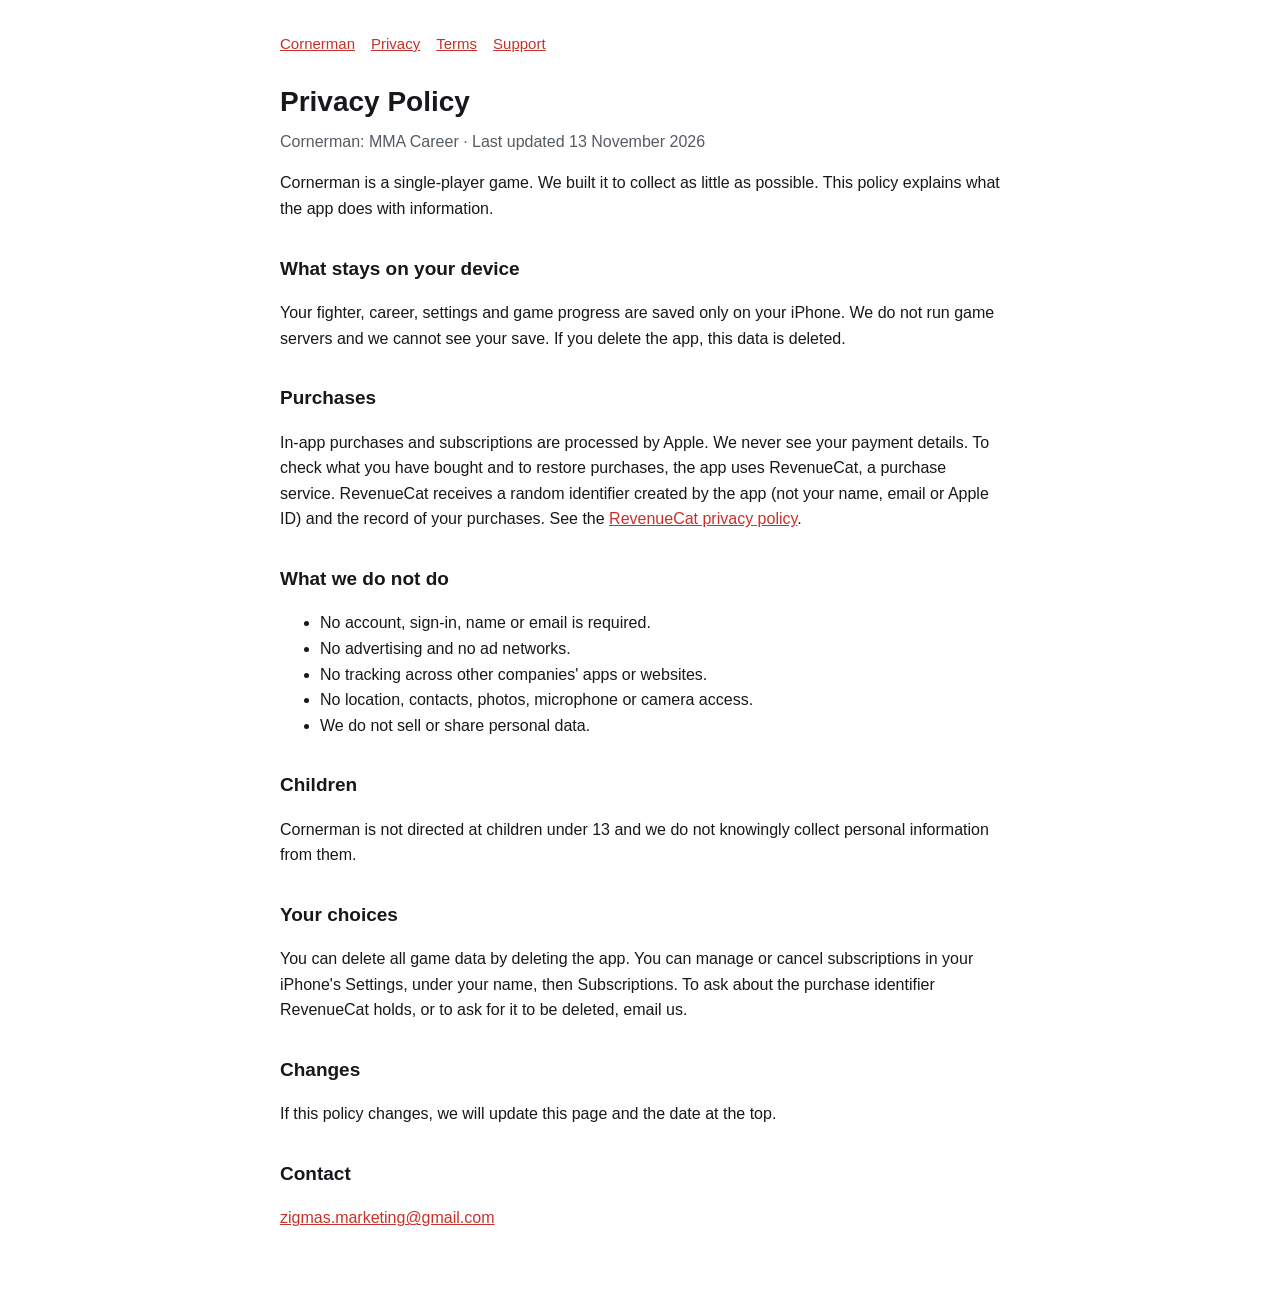
==== privacy.html @ 97d12ce4 "Cornerman privacy, terms and support pages" ====
<!doctype html>
<html lang="en">
<head>
<meta charset="utf-8"><meta name="viewport" content="width=device-width, initial-scale=1">
<title>Cornerman Privacy Policy</title>
<link rel="stylesheet" href="style.css">
</head>
<body><main>
<nav><a href="index.html">Cornerman</a><a href="privacy.html">Privacy</a><a href="terms.html">Terms</a><a href="support.html">Support</a></nav>
<h1>Privacy Policy</h1>
<p class="meta">Cornerman: MMA Career · Last updated 13 November 2026</p>

<p>Cornerman is a single-player game. We built it to collect as little as possible. This policy explains what the app does with information.</p>

<h2>What stays on your device</h2>
<p>Your fighter, career, settings and game progress are saved only on your iPhone. We do not run game servers and we cannot see your save. If you delete the app, this data is deleted.</p>

<h2>Purchases</h2>
<p>In-app purchases and subscriptions are processed by Apple. We never see your payment details. To check what you have bought and to restore purchases, the app uses RevenueCat, a purchase service. RevenueCat receives a random identifier created by the app (not your name, email or Apple ID) and the record of your purchases. See the <a href="https://www.revenuecat.com/privacy">RevenueCat privacy policy</a>.</p>

<h2>What we do not do</h2>
<ul>
<li>No account, sign-in, name or email is required.</li>
<li>No advertising and no ad networks.</li>
<li>No tracking across other companies' apps or websites.</li>
<li>No location, contacts, photos, microphone or camera access.</li>
<li>We do not sell or share personal data.</li>
</ul>

<h2>Children</h2>
<p>Cornerman is not directed at children under 13 and we do not knowingly collect personal information from them.</p>

<h2>Your choices</h2>
<p>You can delete all game data by deleting the app. You can manage or cancel subscriptions in your iPhone's Settings, under your name, then Subscriptions. To ask about the purchase identifier RevenueCat holds, or to ask for it to be deleted, email us.</p>

<h2>Changes</h2>
<p>If this policy changes, we will update this page and the date at the top.</p>

<h2>Contact</h2>
<p><a href="mailto:zigmas.marketing@gmail.com">zigmas.marketing@gmail.com</a></p>
</main></body>
</html>
---- style.css ----
:root { --bg: #ffffff; --text: #16181b; --muted: #555b63; --accent: #c8312a; }
@media (prefers-color-scheme: dark) { :root { --bg: #0e0f11; --text: #eceef1; --muted: #a2a8b0; --accent: #ff5a4f; } }
body { margin: 0; background: var(--bg); color: var(--text); font: 16px/1.6 -apple-system, BlinkMacSystemFont, "Segoe UI", Roboto, sans-serif; }
main { max-width: 720px; margin: 0 auto; padding: 32px 16px 64px; }
h1 { font-size: 28px; margin: 0 0 4px; }
h2 { font-size: 19px; margin-top: 32px; }
p.meta { color: var(--muted); margin-top: 0; }
a { color: var(--accent); }
nav { display: flex; gap: 16px; margin-bottom: 24px; font-size: 15px; }
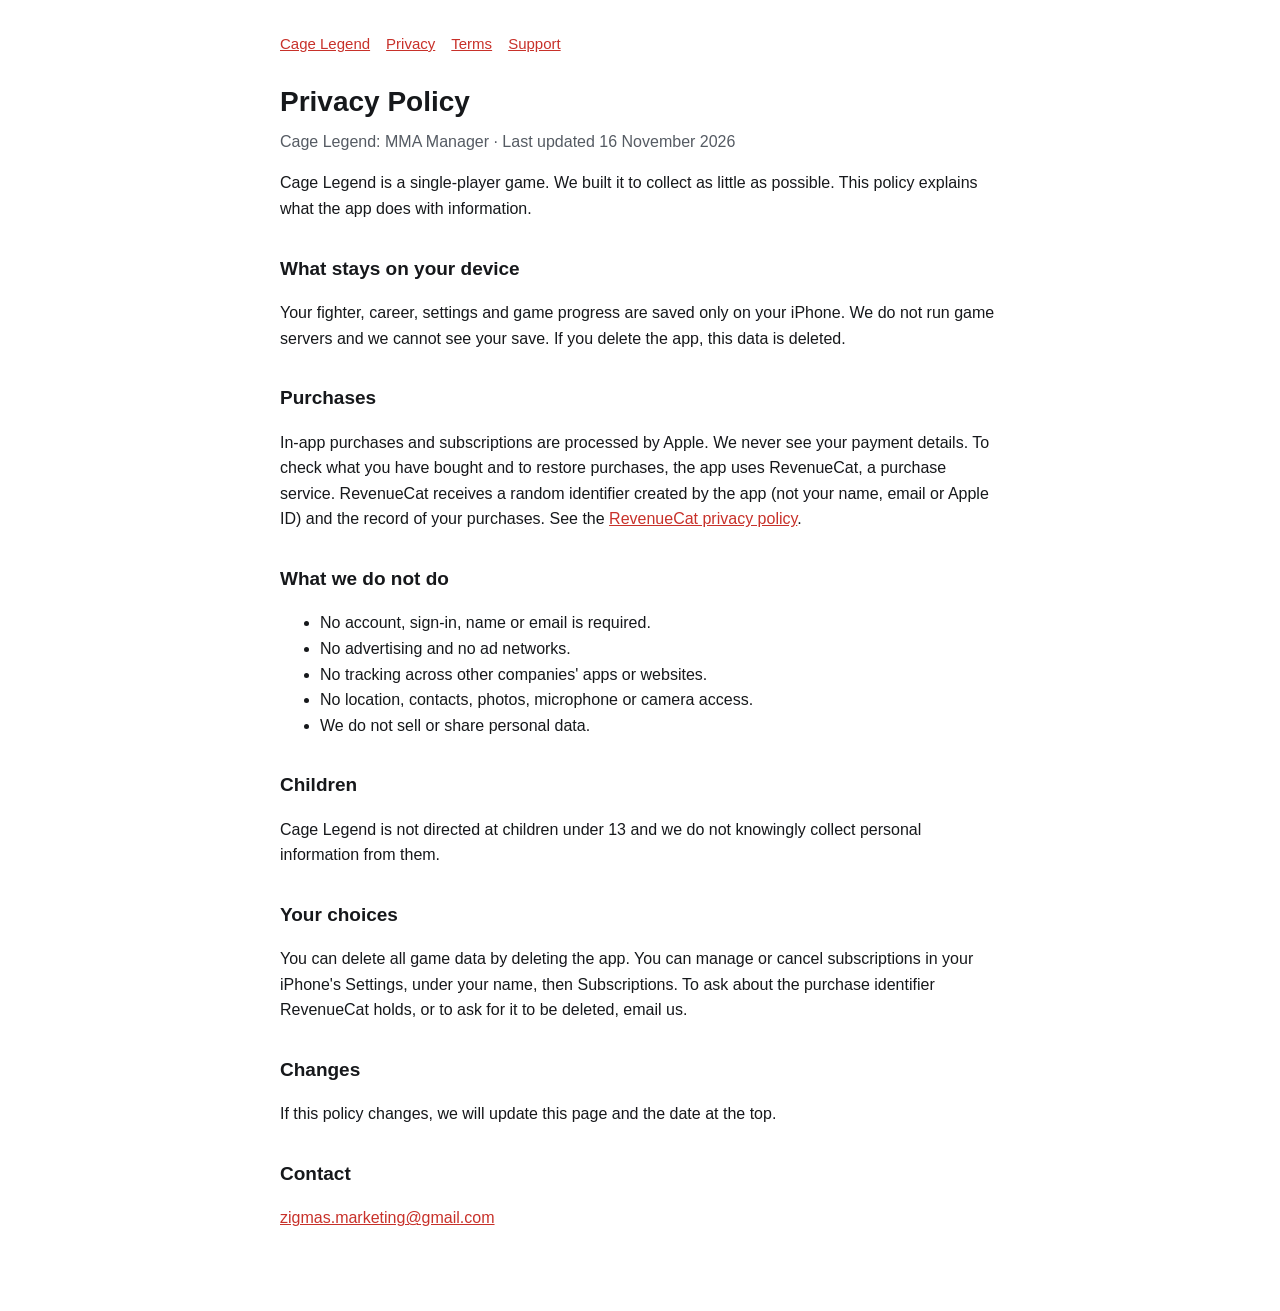
==== commit 6bb98942: "Rename to Cage Legend" ====
--- a/privacy.html
+++ b/privacy.html
@@ -2,15 +2,15 @@
 <html lang="en">
 <head>
 <meta charset="utf-8"><meta name="viewport" content="width=device-width, initial-scale=1">
-<title>Cornerman Privacy Policy</title>
+<title>Cage Legend Privacy Policy</title>
 <link rel="stylesheet" href="style.css">
 </head>
 <body><main>
-<nav><a href="index.html">Cornerman</a><a href="privacy.html">Privacy</a><a href="terms.html">Terms</a><a href="support.html">Support</a></nav>
+<nav><a href="index.html">Cage Legend</a><a href="privacy.html">Privacy</a><a href="terms.html">Terms</a><a href="support.html">Support</a></nav>
 <h1>Privacy Policy</h1>
-<p class="meta">Cornerman: MMA Career · Last updated 13 November 2026</p>
+<p class="meta">Cage Legend: MMA Manager · Last updated 16 November 2026</p>
 
-<p>Cornerman is a single-player game. We built it to collect as little as possible. This policy explains what the app does with information.</p>
+<p>Cage Legend is a single-player game. We built it to collect as little as possible. This policy explains what the app does with information.</p>
 
 <h2>What stays on your device</h2>
 <p>Your fighter, career, settings and game progress are saved only on your iPhone. We do not run game servers and we cannot see your save. If you delete the app, this data is deleted.</p>
@@ -28,7 +28,7 @@
 </ul>
 
 <h2>Children</h2>
-<p>Cornerman is not directed at children under 13 and we do not knowingly collect personal information from them.</p>
+<p>Cage Legend is not directed at children under 13 and we do not knowingly collect personal information from them.</p>
 
 <h2>Your choices</h2>
 <p>You can delete all game data by deleting the app. You can manage or cancel subscriptions in your iPhone's Settings, under your name, then Subscriptions. To ask about the purchase identifier RevenueCat holds, or to ask for it to be deleted, email us.</p>
